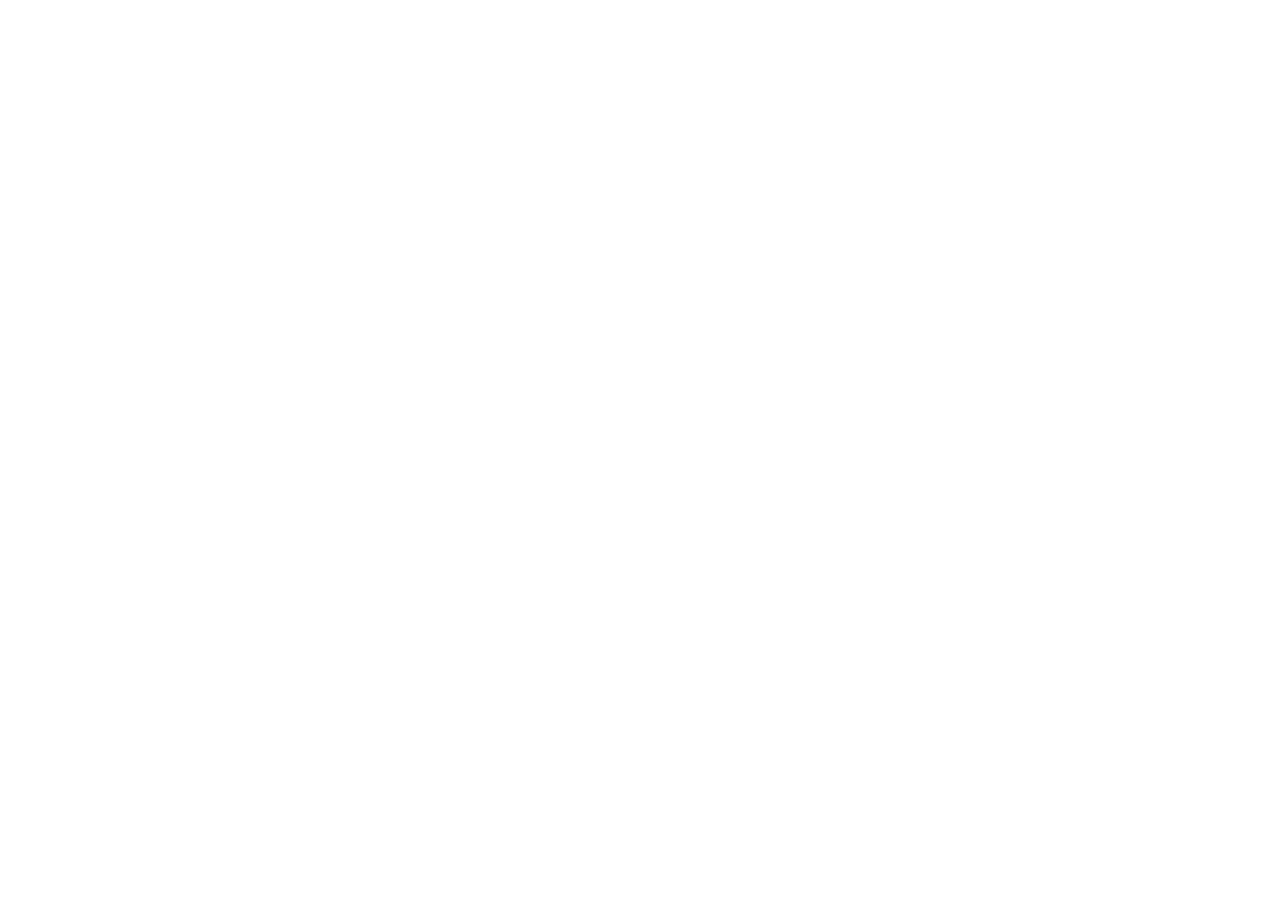
==== index.html @ f55ab220 "First commit of trvelsite project-Hawaii and destination files are created" ====
<!DOCTYPE html>
<html lang="en">
<head>
    <meta charset="UTF-8">
    <meta name="viewport" content="width=device-width, initial-scale=1.0">
    <title>Document</title>
</head>
<body>
    
</body>
</html>
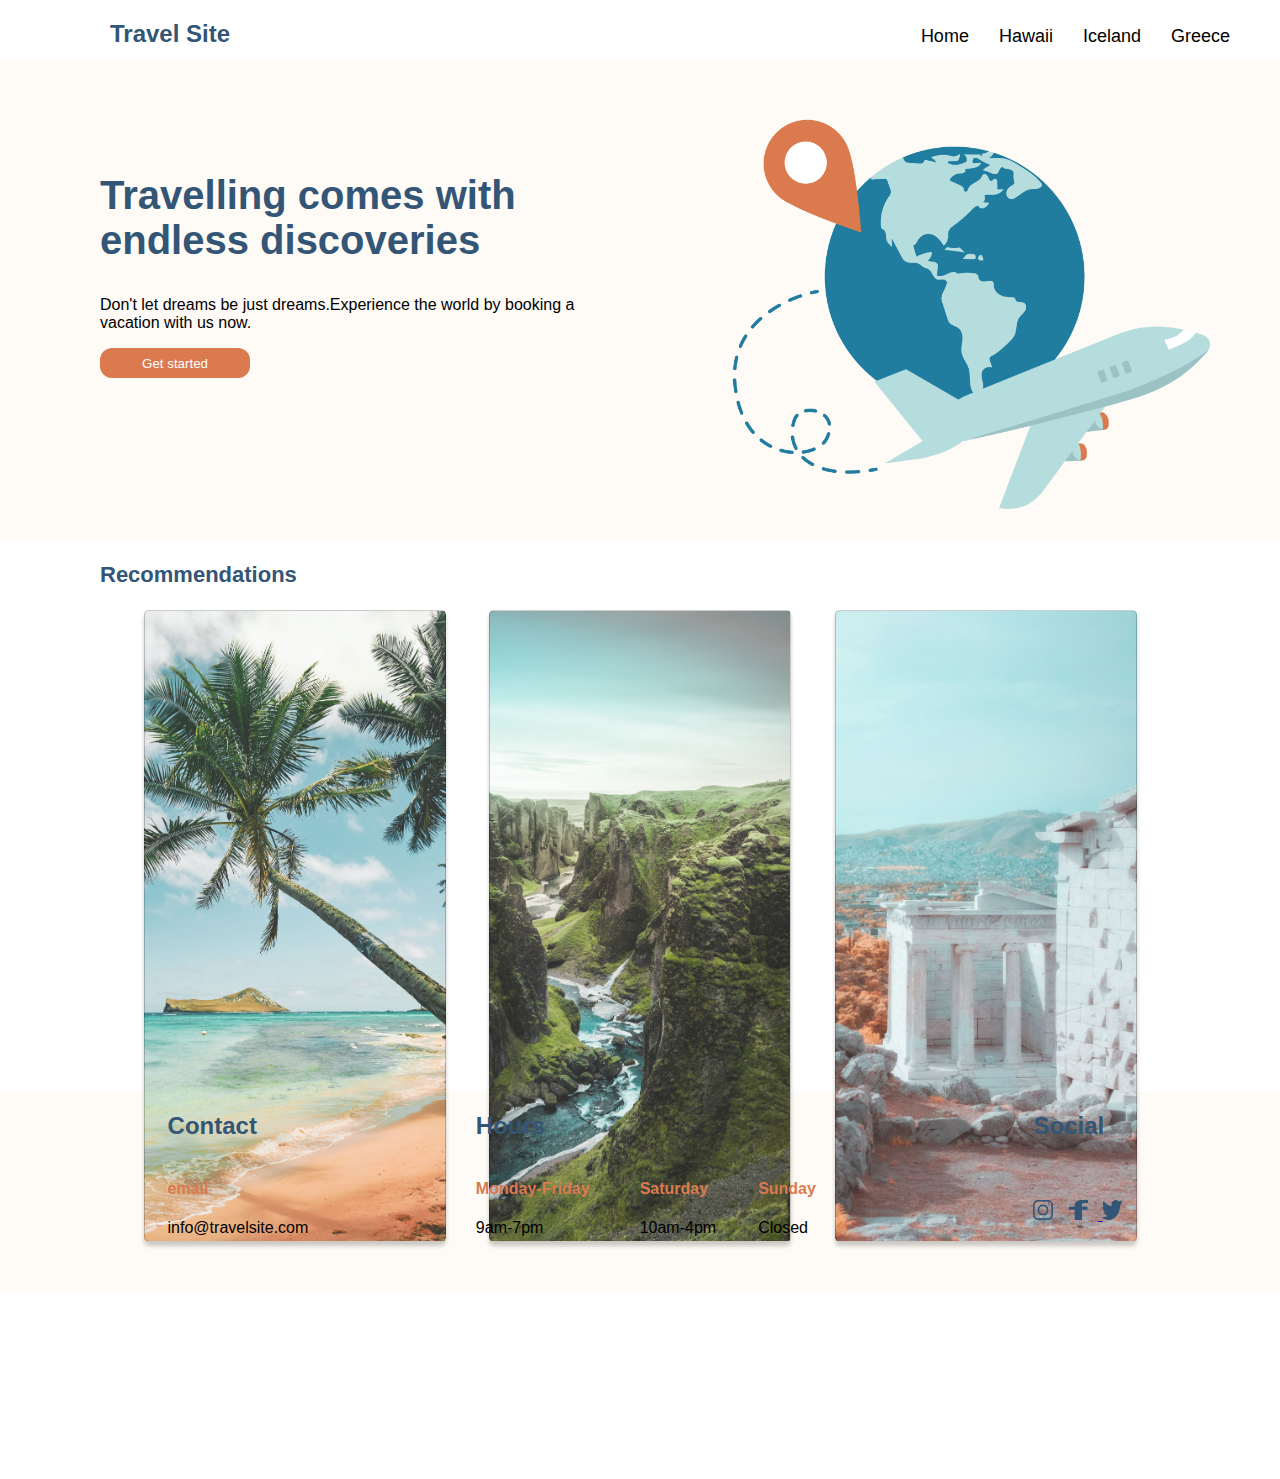
==== commit e73f3dad: "added new file for getstarted button and finished home page" ====
--- a/index.html
+++ b/index.html
@@ -1,11 +1,124 @@
 <!DOCTYPE html>
 <html lang="en">
+
 <head>
     <meta charset="UTF-8">
     <meta name="viewport" content="width=device-width, initial-scale=1.0">
-    <title>Document</title>
+    <link rel="stylesheet" href="/css/global.css">
+    <link rel="stylesheet" href="/css/main.css">
+    <title>Home page</title>
 </head>
+
 <body>
-    
+
+    <header>
+        <div class="nav">
+            <h2 class="nav__logo">
+                Travel Site
+            </h2>
+
+            <ul class="nav__links">
+                <li><a href="/">Home</a></li>
+                <li><a href="/">Hawaii</a></li>
+                <li><a href="/">Iceland</a></li>
+                <li><a href="/">Greece</a></li>
+
+            </ul>
+        </div>
+    </header>
+    <main>
+        <div class="maincontainer">
+            <div class="maincontainer__sentences">
+                <h2 class="maincontainer__title"> Travelling comes with endless discoveries</h2>
+                <p class="maincontainer__paragraph">Don't let dreams be just dreams.Experience the world
+                    by booking a vacation with us now.</p>
+                <button class="maincontainer__button"> Get started</button>
+            </div>
+            <img class="maincontainer__Image" src="/asset/image/hero.png" alt="mainImage">
+
+        </div>
+
+        <div class="recommendation">
+            <h3 class="recommendation__title">Recommendations</h3>
+            <div class="recommendation__cards">
+                <div class="recommendation__card">
+                    
+                   
+                    <a onclick="location.href='/pages/hawaii.html';" style="cursor: pointer;">
+                    <div class="recommendation__card--hawaii">
+                       
+                        <h3 class="recommendation__subtitle">Hawaii</h3>
+
+                    </div>
+                </a>
+                </div>
+           
+                <div class="recommendation__card"><a href='/pages/iceland.html'; style="cursor: pointer;">
+                    <div class="recommendation__card--iceland">
+                        <h3 class="recommendation__subtitle">Iceland</h3>
+                    </div>
+                    </a>
+                </div>
+                <div class="recommendation__card" > 
+                    <a href='/pages/greece.html'; style="cursor: pointer;">
+                    <div class="recommendation__card--greece">
+                        <h3 class="recommendation__subtitle">Greece</h3>
+                    </div>
+                    </a>
+                </div>
+            </div>
+        </div>
+
+    </main>
+
+
 </body>
+
+<footer>
+    <div class="footer">
+        <div class="footer__contact">
+            <h2 class="footer__contact-title">Contact</h2>
+            <h4 class="footer__contact-subtitle">email</h4>
+            <p class="footer__contact-emailaddress">info@travelsite.com</p>
+        </div>
+
+        <div class="footer__hour">
+            <h2 class="footer__hour-title">Hours</h2>
+            <div class="footer__hour-Details">
+                <div class="footer__hour-Daytime">
+                    <h4 class="footer__hour-days">Monday-Friday</h4>
+                    <p>9am-7pm</p>
+                </div>
+                <div>
+                    <h4 class="footer__hour-days">Saturday </h4>
+                    <p>10am-4pm</p>
+
+                </div>
+                <div>
+                    <h4 class="footer__hour-days sunday">Sunday</h4>
+                    <p>Closed</p>
+
+                </div>
+            </div>
+
+        </div>
+
+        <div class="footer__social">
+            <h2 class="footer__social-title">Social</h2>
+            <div class="footer__social-imgs">
+
+                <a href="https://www.instagram.com/"> <img class="footer__social-img facebook"
+                        src="/asset/icons/icon-instagram.png" alt="Instagram"></a>
+
+                <a href="https://www.facebook.com/"><img class="footer__social-img insta"
+                        src="/asset/icons/icon-facebook.png" alt="Facebook"> </a>
+                <a href="https://www.twitter.com/"><img class="footer__social-img twitter"
+                        src="/asset/icons/icon-twitter.png" alt="Twitter"></a>
+            </div>
+
+        </div>
+
+
+</footer>
+
 </html>--- a/css/global.css
+++ b/css/global.css
@@ -0,0 +1,154 @@
+body,html,head {
+    margin: 0;
+    padding: 0;
+    font-family: Verdana, Geneva, Tahoma, sans-serif;
+}
+
+h1{
+    font-size: 80px;
+    color: #FFFFFF;
+
+}
+
+h3{
+    font-size: 22px;
+}
+
+hr{
+    
+    
+    width:90%;
+    border-top: 1px solid #000;
+   
+}
+
+/*Navigation pages styles are added*/
+
+.nav {
+
+    height: 60px;
+    background-color: #FFFFFF;
+    padding-left: 10px;
+    display: flex;
+    justify-content: space-between;
+    position: fixed;
+    top:0;
+    width:100%;
+
+}
+
+.nav__logo {
+    color: #335576;
+    margin-left: 100px;
+
+}
+
+.nav__links {
+    display: flex;
+    list-style: none;
+    padding-left: 10px;
+    margin-right: 50px;
+}
+
+.nav__links li {
+    padding-left: 10px;
+    margin: 10px;
+    color: #000;
+    font-size: 18px;
+
+}
+
+.nav__links li a {
+    text-decoration: none;
+    color: #000;
+
+}
+
+
+
+/*footer is added */
+
+.footer {
+    display: flex;
+    margin-top: 30px;
+    justify-content: space-evenly;
+
+    height:200px;
+    background-color: #FEFAF5;
+   
+
+}
+
+.footer__contact {
+    margin-left: 100px;
+    padding-left: 50px;
+    margin-right: 150px;
+}
+
+.footer__hour {
+
+    margin-right:50px;
+
+}
+
+.footer__contact-title {
+    margin-right: 50px;
+    display: flex;
+    color:#335576;
+   
+  
+
+}
+.footer__hour-title{
+    color: #335576;
+}
+
+.footer__hour-Details {
+    display: flex;
+    margin-right: 100px;
+   align-items: baseline;
+}
+
+.footer__hour-days {
+   margin-top: 20px;
+   margin-right: 50px;
+   color: #DB7A4E;
+    
+}
+.footer__contact-subtitle{
+    margin-top: 40px;
+    padding-top:0px;
+    color:#DB7A4E;
+
+}
+
+.footer__hour-Daytime{
+    margin-right: 0px;
+    padding-bottom: 10px;
+    margin-top: 0pxs;
+   
+
+}
+
+.footer__social-img{
+    width:20px;
+    height: 20px;
+    margin-right: 10px;
+
+}
+
+.footer__social-title{
+    margin-bottom: 60px;
+    color: #335576;
+
+}
+.footer__social-imgs{
+    display: flexbox;
+    justify-content: space-around;
+
+}
+
+.footer__social{
+    margin-right: 130px;
+}
+
--- a/css/main.css
+++ b/css/main.css
@@ -0,0 +1,95 @@
+.maincontainer {
+  background-color: #FEFAF5;
+  height: 500px;
+  display: flex;
+  margin-top: 40px;
+}
+.maincontainer__sentences {
+  padding-top: 100px;
+  margin-left: 100px;
+  padding-right: 100px;
+}
+.maincontainer__title {
+  font-size: 40px;
+  color: #335576;
+}
+.maincontainer__button {
+  width: 150px;
+  height: 30px;
+  border-radius: 12px;
+  background-color: #DB7A4E;
+  color: #FFFFFF;
+  text-decoration: none;
+  border: none;
+}
+.maincontainer__button:hover {
+  transform: translateY(-3px);
+  box-shadow: 0 10px 20px rgba(0, 0, 0, 0.2);
+  cursor: pointer;
+}
+.maincontainer__Image {
+  width: 500px;
+  height: 400px;
+  padding-top: 70px;
+  padding-right: 70px;
+}
+
+/*---------------------*/
+.recommendation {
+  height: 500px;
+  margin-left: 100px;
+  margin-top: 20px;
+}
+.recommendation__cards {
+  display: flex;
+  justify-content: space-evenly;
+  flex-wrap: wrap;
+  margin-right: 100px;
+  margin-left: 0px;
+  margin-bottom: 100px;
+}
+.recommendation__card--hawaii {
+  list-style: none;
+  box-shadow: 0px 4px 4px rgba(0, 0, 0, 0.2);
+  width: 300px;
+  height: 70vh;
+  border-radius: 5px;
+  background-image: url("/asset/image/hawaii.jpg");
+  background-size: cover;
+  background-repeat: no-repeat;
+  background-position: right center;
+  border: 1px solid rgba(0, 0, 0, 0.2);
+}
+.recommendation__card--iceland {
+  list-style: none;
+  box-shadow: 0px 4px 4px rgba(0, 0, 0, 0.2);
+  border-radius: 5px;
+  background-image: url("/asset/image/iceland.jpg");
+  width: 300px;
+  height: 70vh;
+  background-size: cover;
+  background-repeat: no-repeat;
+  background-position: right center;
+  border: 1px solid rgba(0, 0, 0, 0.2);
+}
+.recommendation__card--greece {
+  list-style: none;
+  box-shadow: 0px 4px 4px rgba(0, 0, 0, 0.2);
+  border-radius: 5px;
+  background-image: url("/asset/image/greece.jpg");
+  width: 300px;
+  height: 70vh;
+  background-size: cover;
+  background-repeat: no-repeat;
+  background-position: right center;
+  border: 1px solid rgba(0, 0, 0, 0.2);
+}
+.recommendation__subtitle {
+  position: absolute;
+  top: 159vh;
+  margin-left: 200px;
+  color: #FFFFFF;
+}
+.recommendation__title {
+  color: #335576;
+}/*# sourceMappingURL=main.css.map */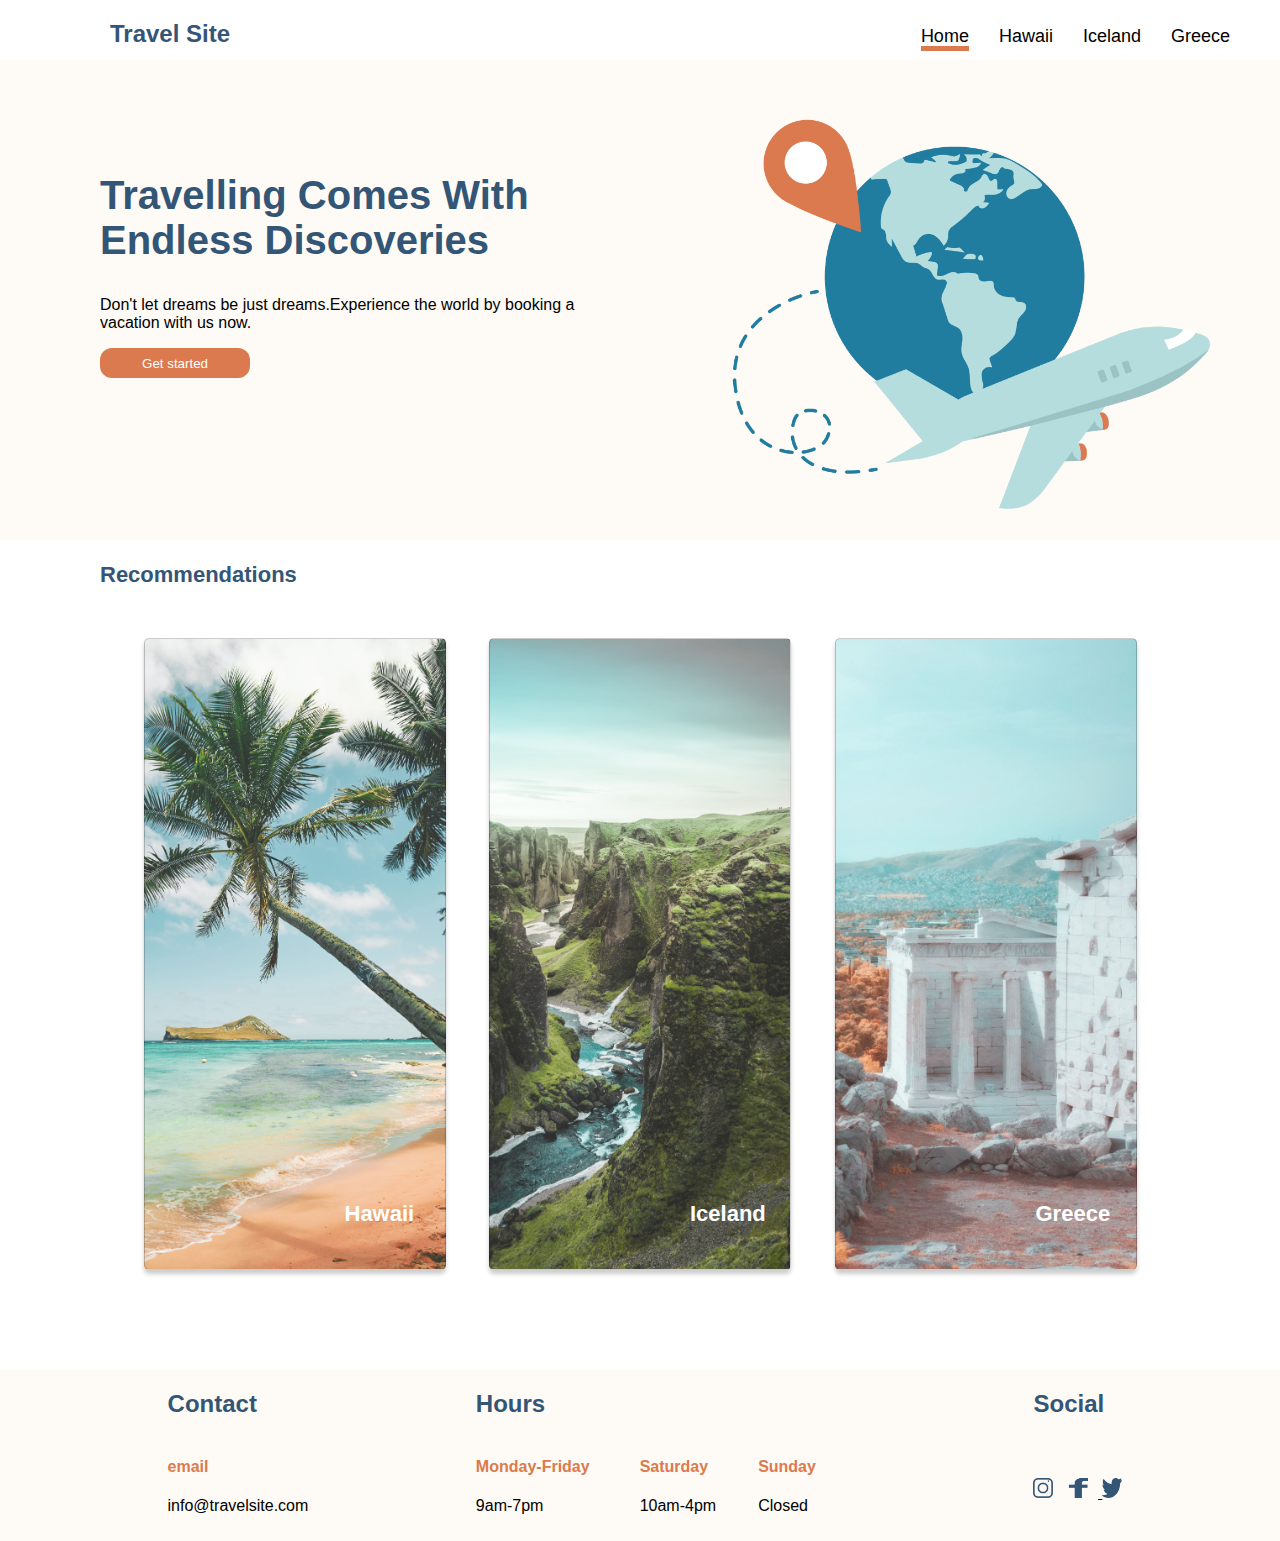
==== commit 006dc229: "animation changes and links are fixed" ====
--- a/index.html
+++ b/index.html
@@ -1,124 +1,129 @@
-<!DOCTYPE html>
-<html lang="en">
-
-<head>
-    <meta charset="UTF-8">
-    <meta name="viewport" content="width=device-width, initial-scale=1.0">
-    <link rel="stylesheet" href="/css/global.css">
-    <link rel="stylesheet" href="/css/main.css">
-    <title>Home page</title>
-</head>
-
-<body>
-
-    <header>
-        <div class="nav">
-            <h2 class="nav__logo">
-                Travel Site
-            </h2>
-
-            <ul class="nav__links">
-                <li><a href="/">Home</a></li>
-                <li><a href="/">Hawaii</a></li>
-                <li><a href="/">Iceland</a></li>
-                <li><a href="/">Greece</a></li>
-
-            </ul>
-        </div>
-    </header>
-    <main>
-        <div class="maincontainer">
-            <div class="maincontainer__sentences">
-                <h2 class="maincontainer__title"> Travelling comes with endless discoveries</h2>
-                <p class="maincontainer__paragraph">Don't let dreams be just dreams.Experience the world
-                    by booking a vacation with us now.</p>
-                <button class="maincontainer__button"> Get started</button>
-            </div>
-            <img class="maincontainer__Image" src="/asset/image/hero.png" alt="mainImage">
-
-        </div>
-
-        <div class="recommendation">
-            <h3 class="recommendation__title">Recommendations</h3>
-            <div class="recommendation__cards">
-                <div class="recommendation__card">
-                    
-                   
-                    <a onclick="location.href='/pages/hawaii.html';" style="cursor: pointer;">
-                    <div class="recommendation__card--hawaii">
-                       
-                        <h3 class="recommendation__subtitle">Hawaii</h3>
-
-                    </div>
-                </a>
-                </div>
-           
-                <div class="recommendation__card"><a href='/pages/iceland.html'; style="cursor: pointer;">
-                    <div class="recommendation__card--iceland">
-                        <h3 class="recommendation__subtitle">Iceland</h3>
-                    </div>
-                    </a>
-                </div>
-                <div class="recommendation__card" > 
-                    <a href='/pages/greece.html'; style="cursor: pointer;">
-                    <div class="recommendation__card--greece">
-                        <h3 class="recommendation__subtitle">Greece</h3>
-                    </div>
-                    </a>
-                </div>
-            </div>
-        </div>
-
-    </main>
-
-
-</body>
-
-<footer>
-    <div class="footer">
-        <div class="footer__contact">
-            <h2 class="footer__contact-title">Contact</h2>
-            <h4 class="footer__contact-subtitle">email</h4>
-            <p class="footer__contact-emailaddress">info@travelsite.com</p>
-        </div>
-
-        <div class="footer__hour">
-            <h2 class="footer__hour-title">Hours</h2>
-            <div class="footer__hour-Details">
-                <div class="footer__hour-Daytime">
-                    <h4 class="footer__hour-days">Monday-Friday</h4>
-                    <p>9am-7pm</p>
-                </div>
-                <div>
-                    <h4 class="footer__hour-days">Saturday </h4>
-                    <p>10am-4pm</p>
-
-                </div>
-                <div>
-                    <h4 class="footer__hour-days sunday">Sunday</h4>
-                    <p>Closed</p>
-
-                </div>
-            </div>
-
-        </div>
-
-        <div class="footer__social">
-            <h2 class="footer__social-title">Social</h2>
-            <div class="footer__social-imgs">
-
-                <a href="https://www.instagram.com/"> <img class="footer__social-img facebook"
-                        src="/asset/icons/icon-instagram.png" alt="Instagram"></a>
-
-                <a href="https://www.facebook.com/"><img class="footer__social-img insta"
-                        src="/asset/icons/icon-facebook.png" alt="Facebook"> </a>
-                <a href="https://www.twitter.com/"><img class="footer__social-img twitter"
-                        src="/asset/icons/icon-twitter.png" alt="Twitter"></a>
-            </div>
-
-        </div>
-
-
-</footer>
-
+<!DOCTYPE html>
+<html lang="en">
+
+<head>
+    <meta charset="UTF-8">
+    <meta name="viewport" content="width=device-width, initial-scale=1.0">
+    <link rel="stylesheet" href="/css/global.css">
+    <link rel="stylesheet" href="/css/main.css">
+    <title>Home page</title>
+</head>
+
+<body>
+
+    <header>
+        <div class="nav">
+            <h2 class="nav__logo"> <a href="/index.html">
+                Travel Site
+                </a>
+            </h2>
+
+            <ul class="nav__links">
+                <li class="nav__links--Home"><a href="/index.html">Home</a></li>
+                <li><a href="/pages/hawaii.html">Hawaii</a></li>
+                <li><a href="/pages/iceland.html">Iceland</a></li>
+                <li><a href="/pages/greece.html">Greece</a></li>
+
+            </ul>
+        </div>
+    </header>
+    <main>
+        <div class="maincontainer">
+            <div class="maincontainer__sentences">
+                <h2 class="maincontainer__title"> Travelling comes with endless discoveries</h2>
+                <p class="maincontainer__paragraph">Don't let dreams be just dreams.Experience the world
+                    by booking a vacation with us now.</p>
+                    <a href="./pages/getstarted.html">  <button class="maincontainer__button"> Get started   
+
+                </button>
+            </a>
+            </div>
+            <img class="maincontainer__Image" src="/asset/image/hero.png" alt="mainImage">
+
+        </div>
+
+        <div class="recommendation">
+            <h3 class="recommendation__title">Recommendations</h3>
+            <div class="recommendation__cards">
+                <div class="recommendation__card">
+                    
+                   
+                    <a onclick="location.href='/pages/hawaii.html';" style="cursor: pointer;">
+                    <div class="recommendation__card--hawaii">
+                       
+                        <h3 class="recommendation__subtitle">Hawaii</h3>
+
+                    </div>
+                </a>
+                </div>
+           
+                <div class="recommendation__card">
+                    <a onclick="location.href='/pages/iceland.html'; "style="cursor: pointer;">
+                    <div class="recommendation__card--iceland">
+                        <h3 class="recommendation__subtitle">Iceland</h3>
+                    </div>
+                    </a>
+                </div>
+                <div class="recommendation__card" > 
+                    <a onclick="location.href='/pages/greece.html'; "style="cursor: pointer;">
+                    <div class="recommendation__card--greece">
+                        <h3 class="recommendation__subtitle">Greece</h3>
+                    </div>
+                    </a>
+                </div>
+            </div>
+        </div>
+
+    </main>
+
+
+</body>
+
+<footer>
+    <div class="footer">
+        <div class="footer__contact">
+            <h2 class="footer__contact-title">Contact</h2>
+            <h4 class="footer__contact-subtitle">email</h4>
+            <p class="footer__contact-emailaddress">info@travelsite.com</p>
+        </div>
+
+        <div class="footer__hour">
+            <h2 class="footer__hour-title">Hours</h2>
+            <div class="footer__hour-Details">
+                <div class="footer__hour-Daytime">
+                    <h4 class="footer__hour-days">Monday-Friday</h4>
+                    <p class ="footer__hour-daytime">9am-7pm</p>
+                </div>
+                <div>
+                    <h4 class="footer__hour-days">Saturday </h4>
+                    <p>10am-4pm</p>
+
+                </div>
+                <div>
+                    <h4 class="footer__hour-days sunday">Sunday</h4>
+                    <p>Closed</p>
+
+                </div>
+            </div>
+
+        </div>
+
+        <div class="footer__social">
+            <h2 class="footer__social-title">Social</h2>
+            <div class="footer__social-imgs">
+
+                <a href="https://www.instagram.com/"> <img class="footer__social-img facebook"
+                        src="/asset/icons/icon-instagram.png" alt="Instagram"></a>
+
+                <a href="https://www.facebook.com/"><img class="footer__social-img insta"
+                        src="/asset/icons/icon-facebook.png" alt="Facebook"> </a>
+                <a href="https://www.twitter.com/"><img class="footer__social-img twitter"
+                        src="/asset/icons/icon-twitter.png" alt="Twitter"></a>
+            </div>
+
+        </div>
+
+
+</footer>
+
 </html>--- a/css/global.css
+++ b/css/global.css
@@ -1,154 +1,204 @@
-body,html,head {
-    margin: 0;
-    padding: 0;
-    font-family: Verdana, Geneva, Tahoma, sans-serif;
-}
-
-h1{
-    font-size: 80px;
-    color: #FFFFFF;
-
-}
-
-h3{
-    font-size: 22px;
-}
-
-hr{
-    
-    
-    width:90%;
-    border-top: 1px solid #000;
-   
-}
-
-/*Navigation pages styles are added*/
-
-.nav {
-
-    height: 60px;
-    background-color: #FFFFFF;
-    padding-left: 10px;
-    display: flex;
-    justify-content: space-between;
-    position: fixed;
-    top:0;
-    width:100%;
-
-}
-
-.nav__logo {
-    color: #335576;
-    margin-left: 100px;
-
-}
-
-.nav__links {
-    display: flex;
-    list-style: none;
-    padding-left: 10px;
-    margin-right: 50px;
-}
-
-.nav__links li {
-    padding-left: 10px;
-    margin: 10px;
-    color: #000;
-    font-size: 18px;
-
-}
-
-.nav__links li a {
-    text-decoration: none;
-    color: #000;
-
-}
-
-
-
-/*footer is added */
-
-.footer {
-    display: flex;
-    margin-top: 30px;
-    justify-content: space-evenly;
-
-    height:200px;
-    background-color: #FEFAF5;
-   
-
-}
-
-.footer__contact {
-    margin-left: 100px;
-    padding-left: 50px;
-    margin-right: 150px;
-}
-
-.footer__hour {
-
-    margin-right:50px;
-
-}
-
-.footer__contact-title {
-    margin-right: 50px;
-    display: flex;
-    color:#335576;
-   
-  
-
-}
-.footer__hour-title{
-    color: #335576;
-}
-
-.footer__hour-Details {
-    display: flex;
-    margin-right: 100px;
-   align-items: baseline;
-}
-
-.footer__hour-days {
-   margin-top: 20px;
-   margin-right: 50px;
-   color: #DB7A4E;
-    
-}
-.footer__contact-subtitle{
-    margin-top: 40px;
-    padding-top:0px;
-    color:#DB7A4E;
-
-}
-
-.footer__hour-Daytime{
-    margin-right: 0px;
-    padding-bottom: 10px;
-    margin-top: 0pxs;
-   
-
-}
-
-.footer__social-img{
-    width:20px;
-    height: 20px;
-    margin-right: 10px;
-
-}
-
-.footer__social-title{
-    margin-bottom: 60px;
-    color: #335576;
-
-}
-.footer__social-imgs{
-    display: flexbox;
-    justify-content: space-around;
-
-}
-
-.footer__social{
-    margin-right: 130px;
-}
-
+@import 'mixin' ;
+
+body,html,head {
+    margin: 0;
+    padding: 0;
+    font-family: Verdana, Geneva, Tahoma, sans-serif;
+}
+
+h1{
+    font-size: 80px;
+    color: #FFFFFF;
+
+}
+
+h3{
+    font-size: 22px;
+}
+
+hr{
+    
+    
+    width:90%;
+    border-top: 1px solid #000;
+   
+}
+
+/*Navigation pages styles are added*/
+
+.nav {
+
+    height: 60px;
+    background-color: #FFFFFF;
+    padding-left: 10px;
+    display: flex;
+    justify-content: space-between;
+    position: fixed;
+    top:0;
+    width:100%;
+
+}
+
+
+
+.nav__logo {
+    color: #335576;
+    margin-left: 100px;
+
+}
+.nav__logo a {
+    cursor: pointer;
+    text-decoration: none;
+    color: #335576;
+}
+
+.nav__links {
+    display: flex;
+    list-style: none;
+    padding-left: 10px;
+    margin-right: 50px;
+
+
+  
+}
+.nav__links li {
+    padding-left: 10px;
+    margin: 10px;
+    color: #000;
+    font-size: 18px;
+
+}
+
+
+
+
+
+.nav__links li a {
+    text-decoration: none;
+    color: #000;
+
+}
+
+.nav__links li:hover {
+    color: white;
+    transform: scale(1.2);
+    text-shadow: none;
+  }
+
+.nav__links--Home a {
+    border-bottom: 5px solid #DB7A4E ;
+}
+
+
+
+
+
+
+/*footer is added */
+
+.footer {
+    display: flex;
+    margin-top: 30px;
+    justify-content: space-evenly;
+    background-color: #FEFAF5;
+    /* background-attachment: scroll;
+    background-position: 0% 0%;
+    position: fixed;
+    bottom: 0pt;
+    left: 0pt */
+   
+
+}
+
+.footer__contact {
+    margin-left: 100px;
+    padding-left: 50px;
+    margin-right: 150px;
+}
+
+.footer__hour {
+
+    margin-right:50px;
+
+}
+
+.footer__contact-title {
+    margin-right: 50px;
+    display: flex;
+    color:#335576;
+   
+  
+
+}
+.footer__hour-title{
+    color: #335576;
+}
+
+.footer__hour-Details {
+    display: flex;
+    margin-right: 100px;
+   align-items: baseline;
+}
+
+.footer__hour-days {
+   margin-top: 20px;
+   margin-right: 50px;
+   color: #DB7A4E;
+    
+}
+.footer__contact-subtitle{
+    margin-top: 40px;
+    padding-top:0px;
+    color:#DB7A4E;
+
+}
+
+.footer__hour-Daytime{
+    margin-right: 0px;
+    padding-bottom: 10px;
+    margin-top: 0pxs;
+   
+
+}
+
+.footer__social-img{
+    width:20px;
+    height: 20px;
+    margin-right: 10px;
+
+}
+
+.footer__social-title{
+    margin-bottom: 60px;
+    color: #335576;
+
+}
+
+
+.footer__social{
+    margin-right: 130px;
+}
+
+
+@media (min-width: 1024px) and (max-width: 1279px) {
+    .footer__social-imgs {
+      display: flex;
+      flex-direction: column;
+      flex-wrap: wrap;
+      
+    }
+
+    .footer__hour-daytime{
+        margin: 0;
+    }
+
+    .footer__social-title{
+        margin-right:50px
+    }
+}
+
+@media (min-width: 992px) and (max-width: 1024px){
+
+}
+
+
--- a/css/main.css
+++ b/css/main.css
@@ -12,6 +12,7 @@
 .maincontainer__title {
   font-size: 40px;
   color: #335576;
+  text-transform: capitalize;
 }
 .maincontainer__button {
   width: 150px;
@@ -27,6 +28,13 @@
   box-shadow: 0 10px 20px rgba(0, 0, 0, 0.2);
   cursor: pointer;
 }
+.maincontainer__button .btn-white::after {
+  background-color: #335576;
+}
+.maincontainer__button .btn:hover::after {
+  transform: scaleX(1.4) scaleY(1.6);
+  opacity: 0;
+}
 .maincontainer__Image {
   width: 500px;
   height: 400px;
@@ -34,9 +42,17 @@
   padding-right: 70px;
 }
 
+@media (min-width: 1024px) and (max-width: 1279px) {
+  .maincontainer__title {
+    font-size: 30px;
+  }
+  .maincontainer__Image {
+    width: 300px;
+    height: 300px;
+  }
+}
 /*---------------------*/
 .recommendation {
-  height: 500px;
   margin-left: 100px;
   margin-top: 20px;
 }
@@ -47,6 +63,11 @@
   margin-right: 100px;
   margin-left: 0px;
   margin-bottom: 100px;
+  margin-top: 50px;
+}
+.recommendation__card:hover {
+  transform: scale(1.1);
+  text-shadow: none;
 }
 .recommendation__card--hawaii {
   list-style: none;
@@ -85,11 +106,18 @@
   border: 1px solid rgba(0, 0, 0, 0.2);
 }
 .recommendation__subtitle {
-  position: absolute;
-  top: 159vh;
+  position: relative;
+  top: 60vh;
   margin-left: 200px;
   color: #FFFFFF;
+  text-decoration: none;
 }
 .recommendation__title {
   color: #335576;
+}
+
+@media (min-width: 1024px) and (max-width: 1279px) {
+  .recommendation__card--greece {
+    margin-top: 20px;
+  }
 }/*# sourceMappingURL=main.css.map */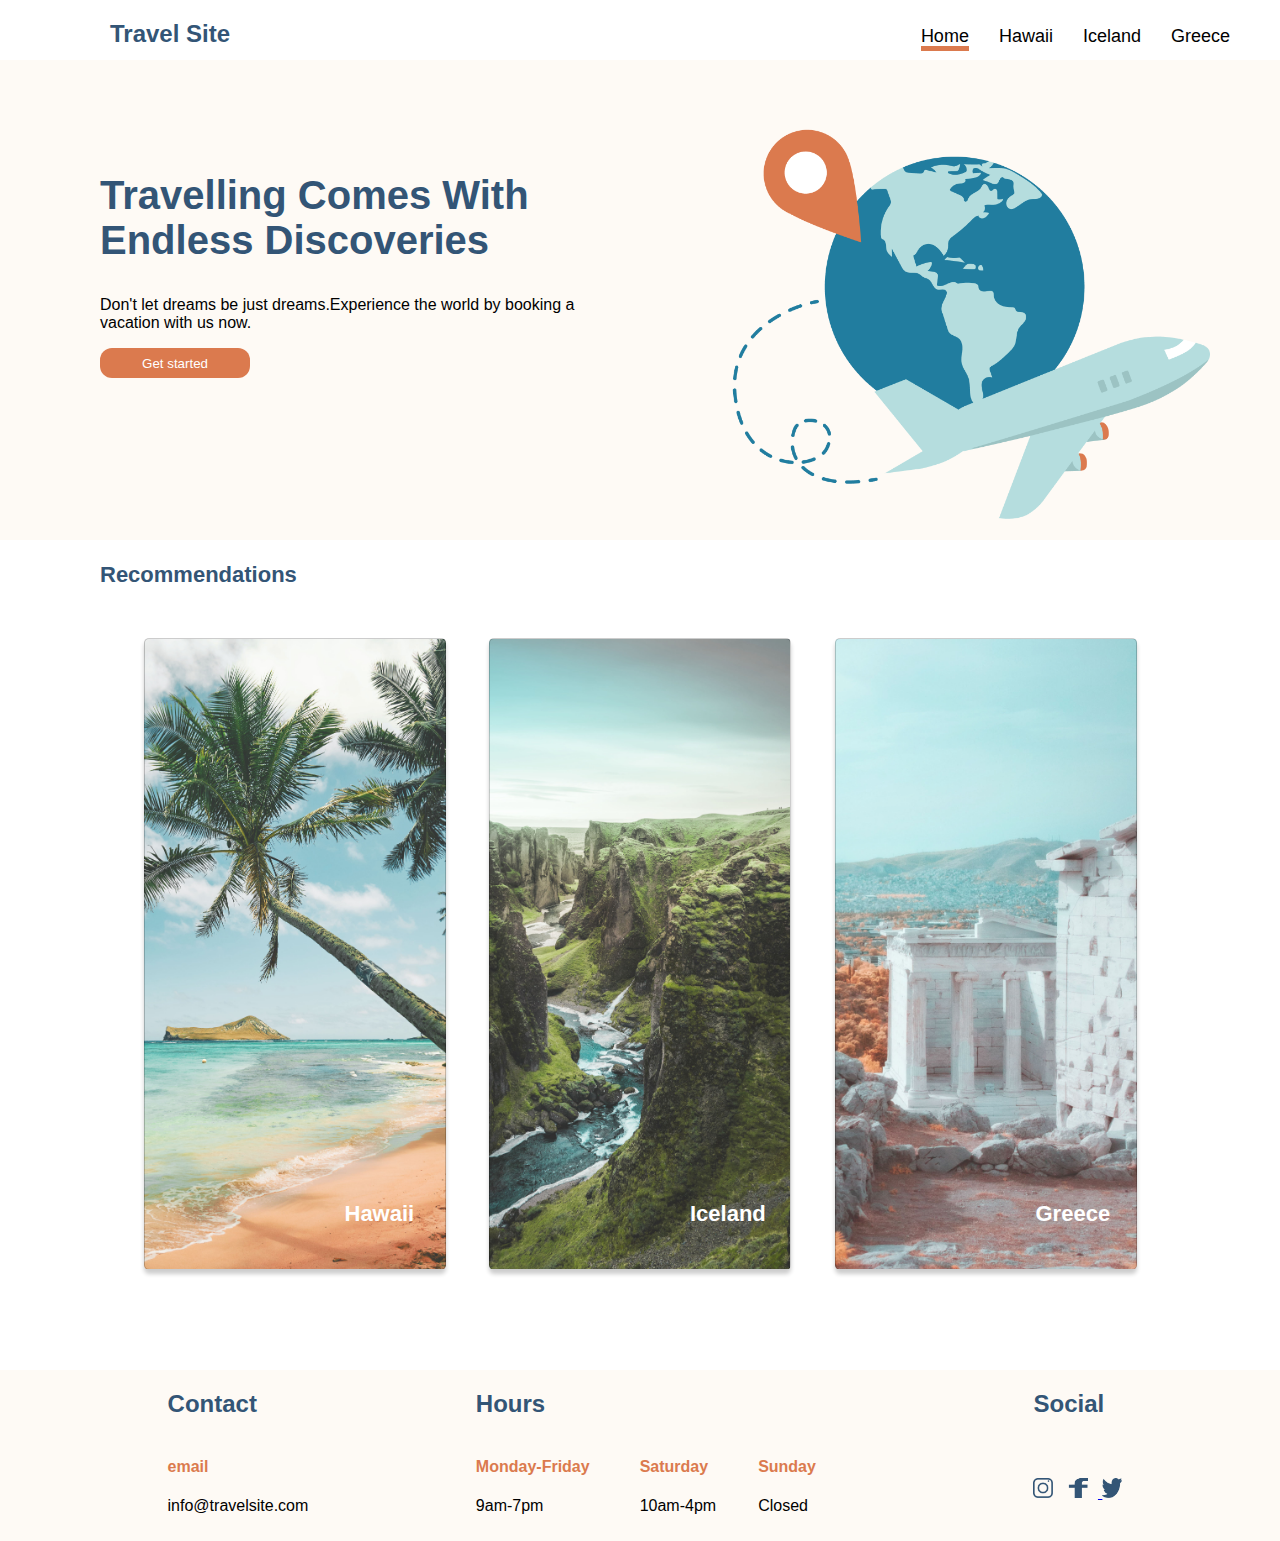
==== commit 0e3d6efb: "formattedcode" ====
--- a/index.html
+++ b/index.html
@@ -14,7 +14,7 @@
     <header>
         <div class="nav">
             <h2 class="nav__logo"> <a href="/index.html">
-                Travel Site
+                    Travel Site
                 </a>
             </h2>
 
@@ -33,10 +33,10 @@
                 <h2 class="maincontainer__title"> Travelling comes with endless discoveries</h2>
                 <p class="maincontainer__paragraph">Don't let dreams be just dreams.Experience the world
                     by booking a vacation with us now.</p>
-                    <a href="./pages/getstarted.html">  <button class="maincontainer__button"> Get started   
+                <a href="./pages/getstarted.html"> <button class="maincontainer__button"> Get started
 
-                </button>
-            </a>
+                    </button>
+                </a>
             </div>
             <img class="maincontainer__Image" src="/asset/image/hero.png" alt="mainImage">
 
@@ -46,29 +46,29 @@
             <h3 class="recommendation__title">Recommendations</h3>
             <div class="recommendation__cards">
                 <div class="recommendation__card">
-                    
-                   
+
+
                     <a onclick="location.href='/pages/hawaii.html';" style="cursor: pointer;">
-                    <div class="recommendation__card--hawaii">
-                       
-                        <h3 class="recommendation__subtitle">Hawaii</h3>
+                        <div class="recommendation__card--hawaii">
 
-                    </div>
-                </a>
-                </div>
-           
-                <div class="recommendation__card">
-                    <a onclick="location.href='/pages/iceland.html'; "style="cursor: pointer;">
-                    <div class="recommendation__card--iceland">
-                        <h3 class="recommendation__subtitle">Iceland</h3>
-                    </div>
+                            <h3 class="recommendation__subtitle">Hawaii</h3>
+
+                        </div>
                     </a>
                 </div>
-                <div class="recommendation__card" > 
-                    <a onclick="location.href='/pages/greece.html'; "style="cursor: pointer;">
-                    <div class="recommendation__card--greece">
-                        <h3 class="recommendation__subtitle">Greece</h3>
-                    </div>
+
+                <div class="recommendation__card">
+                    <a onclick="location.href='/pages/iceland.html'; " style="cursor: pointer;">
+                        <div class="recommendation__card--iceland">
+                            <h3 class="recommendation__subtitle">Iceland</h3>
+                        </div>
+                    </a>
+                </div>
+                <div class="recommendation__card">
+                    <a onclick="location.href='/pages/greece.html'; " style="cursor: pointer;">
+                        <div class="recommendation__card--greece">
+                            <h3 class="recommendation__subtitle">Greece</h3>
+                        </div>
                     </a>
                 </div>
             </div>
@@ -92,7 +92,7 @@
             <div class="footer__hour-Details">
                 <div class="footer__hour-Daytime">
                     <h4 class="footer__hour-days">Monday-Friday</h4>
-                    <p class ="footer__hour-daytime">9am-7pm</p>
+                    <p class="footer__hour-daytime">9am-7pm</p>
                 </div>
                 <div>
                     <h4 class="footer__hour-days">Saturday </h4>
--- a/css/global.css
+++ b/css/global.css
@@ -1,27 +1,29 @@
-@import 'mixin' ;
-
-body,html,head {
+@import 'mixin';
+
+body,
+html,
+head {
     margin: 0;
     padding: 0;
     font-family: Verdana, Geneva, Tahoma, sans-serif;
 }
 
-h1{
+h1 {
     font-size: 80px;
     color: #FFFFFF;
 
 }
 
-h3{
+h3 {
     font-size: 22px;
 }
 
-hr{
-    
-    
-    width:90%;
+hr {
+
+
+    width: 90%;
     border-top: 1px solid #000;
-   
+
 }
 
 /*Navigation pages styles are added*/
@@ -34,8 +36,8 @@
     display: flex;
     justify-content: space-between;
     position: fixed;
-    top:0;
-    width:100%;
+    top: 0;
+    width: 100%;
 
 }
 
@@ -46,6 +48,7 @@
     margin-left: 100px;
 
 }
+
 .nav__logo a {
     cursor: pointer;
     text-decoration: none;
@@ -59,8 +62,9 @@
     margin-right: 50px;
 
 
-  
-}
+
+}
+
 .nav__links li {
     padding-left: 10px;
     margin: 10px;
@@ -83,10 +87,10 @@
     color: white;
     transform: scale(1.2);
     text-shadow: none;
-  }
+}
 
 .nav__links--Home a {
-    border-bottom: 5px solid #DB7A4E ;
+    border-bottom: 5px solid #DB7A4E;
 }
 
 
@@ -106,7 +110,7 @@
     position: fixed;
     bottom: 0pt;
     left: 0pt */
-   
+
 
 }
 
@@ -118,87 +122,219 @@
 
 .footer__hour {
 
-    margin-right:50px;
+    margin-right: 50px;
 
 }
 
 .footer__contact-title {
     margin-right: 50px;
     display: flex;
-    color:#335576;
-   
-  
-
-}
-.footer__hour-title{
+    color: #335576;
+
+
+
+}
+
+.footer__hour-title {
     color: #335576;
 }
 
 .footer__hour-Details {
     display: flex;
     margin-right: 100px;
-   align-items: baseline;
+    align-items: baseline;
 }
 
 .footer__hour-days {
-   margin-top: 20px;
-   margin-right: 50px;
-   color: #DB7A4E;
-    
-}
-.footer__contact-subtitle{
+    margin-top: 20px;
+    margin-right: 50px;
+    color: #DB7A4E;
+
+}
+
+.footer__contact-subtitle {
     margin-top: 40px;
-    padding-top:0px;
-    color:#DB7A4E;
-
-}
-
-.footer__hour-Daytime{
+    padding-top: 0px;
+    color: #DB7A4E;
+
+}
+
+.footer__hour-Daytime {
     margin-right: 0px;
     padding-bottom: 10px;
     margin-top: 0pxs;
-   
-
-}
-
-.footer__social-img{
-    width:20px;
+
+
+}
+
+.footer__social-img {
+    width: 20px;
     height: 20px;
     margin-right: 10px;
 
 }
 
-.footer__social-title{
+.footer__social-title {
     margin-bottom: 60px;
     color: #335576;
 
 }
 
 
-.footer__social{
+.footer__social {
     margin-right: 130px;
 }
 
 
 @media (min-width: 1024px) and (max-width: 1279px) {
+
+
+
     .footer__social-imgs {
-      display: flex;
-      flex-direction: column;
-      flex-wrap: wrap;
-      
-    }
-
-    .footer__hour-daytime{
+        display: flex;
+        flex-direction: column;
+        flex-wrap: wrap;
+
+
+    }
+
+    .footer__hour-daytime {
         margin: 0;
     }
 
-    .footer__social-title{
-        margin-right:50px
-    }
-}
-
-@media (min-width: 992px) and (max-width: 1024px){
-
-}
-
-
+    .footer__social-title {
+        margin-right: 50px
+    }
+}
+
+@media (min-width: 768px) and (max-width: 1024px) {
+    .footer {
+        display: flex;
+        margin-top: 30px;
+
+
+        background-color: #FEFAF5;
+
+    }
+
+    .footer__social-imgs {
+        display: flex;
+        flex-direction: column;
+        flex-wrap: wrap;
+
+
+
+    }
+
+    .footer__social-title {
+        margin-right: 0px;
+        margin-bottom: 20px;
+    }
+
+    .nav {
+
+
+        background-color: #FFFFFF;
+        padding-left: 10px;
+        display: flex;
+        justify-content: left;
+        position: fixed;
+        top: 0;
+        width: 100%;
+
+    }
+
+    .nav__logo {
+        margin-right: 50px;
+        margin-left: 50px;
+    }
+
+
+    .nav__links li {
+        padding-left: 10px;
+
+        color: #000;
+        font-size: 15px;
+
+
+    }
+
+    .footer__contact {
+        margin-right: 0;
+        padding-left: 0;
+        margin-left: 0;
+
+    }
+
+    .footer__hour {
+        margin-right: 0;
+        width: 350px
+    }
+
+    .footer__social {
+        margin-right: 100px;
+    }
+}
+
+@media (min-width: 576px) and (max-width: 767px) {
+    .nav {
+
+
+        background-color: #FFFFFF;
+        padding-left: 10px;
+        display: flex;
+        flex-direction: column;
+        justify-content: left;
+        position: fixed;
+        top: 0;
+        width: 100%;
+
+    }
+
+    .nav__logo {
+
+        margin-left: 50px;
+
+    }
+
+    .footer {
+        display: flex;
+        flex-direction: column;
+        margin-top: 30px;
+
+
+        background-color: #FEFAF5;
+
+    }
+
+    .footer__contact {
+
+        margin-left: 10px;
+
+    }
+
+    .footer__hour {
+        margin-left: 50px;
+
+
+    }
+
+    .footer__social {
+        margin-left: 50px;
+    }
+
+
+    .nav__links {
+        display: flex;
+        flex-direction: column;
+        list-style: none;
+        padding-left: 10px;
+        margin-right: 50px;
+        margin-left: 50px;
+
+
+
+    }
+
+
+}--- a/css/main.css
+++ b/css/main.css
@@ -1,6 +1,5 @@
 .maincontainer {
   background-color: #FEFAF5;
-  height: 500px;
   display: flex;
   margin-top: 40px;
 }
@@ -40,11 +39,22 @@
   height: 400px;
   padding-top: 70px;
   padding-right: 70px;
+  margin-top: 10px;
+  margin-bottom: 20px;
 }
 
 @media (min-width: 1024px) and (max-width: 1279px) {
   .maincontainer__title {
     font-size: 30px;
+  }
+  .maincontainer__Image {
+    width: 300px;
+    height: 300px;
+  }
+}
+@media (min-width: 768px) and (max-width: 1024px) {
+  .maincontainer__title {
+    font-size: 25px;
   }
   .maincontainer__Image {
     width: 300px;
@@ -120,4 +130,33 @@
   .recommendation__card--greece {
     margin-top: 20px;
   }
+}
+@media (min-width: 768px) and (max-width: 1024px) {
+  .recommendation__card--hawaii {
+    margin-bottom: 30px;
+  }
+  .recommendation__card--iceland {
+    margin-bottom: 30px;
+  }
+}
+@media (min-width: 576px) and (max-width: 768px) {
+  .maincontainer {
+    margin-top: 400px;
+  }
+  .maincontainer__title {
+    font-size: 20px;
+  }
+  .maincontainer__Image {
+    width: 300px;
+    height: 300px;
+  }
+  .recommendation__card--hawaii {
+    margin-bottom: 30px;
+  }
+  .recommendation__card--iceland {
+    margin-bottom: 30px;
+  }
+  .recommendation__card--greece {
+    margin-bottom: 30px;
+  }
 }/*# sourceMappingURL=main.css.map */